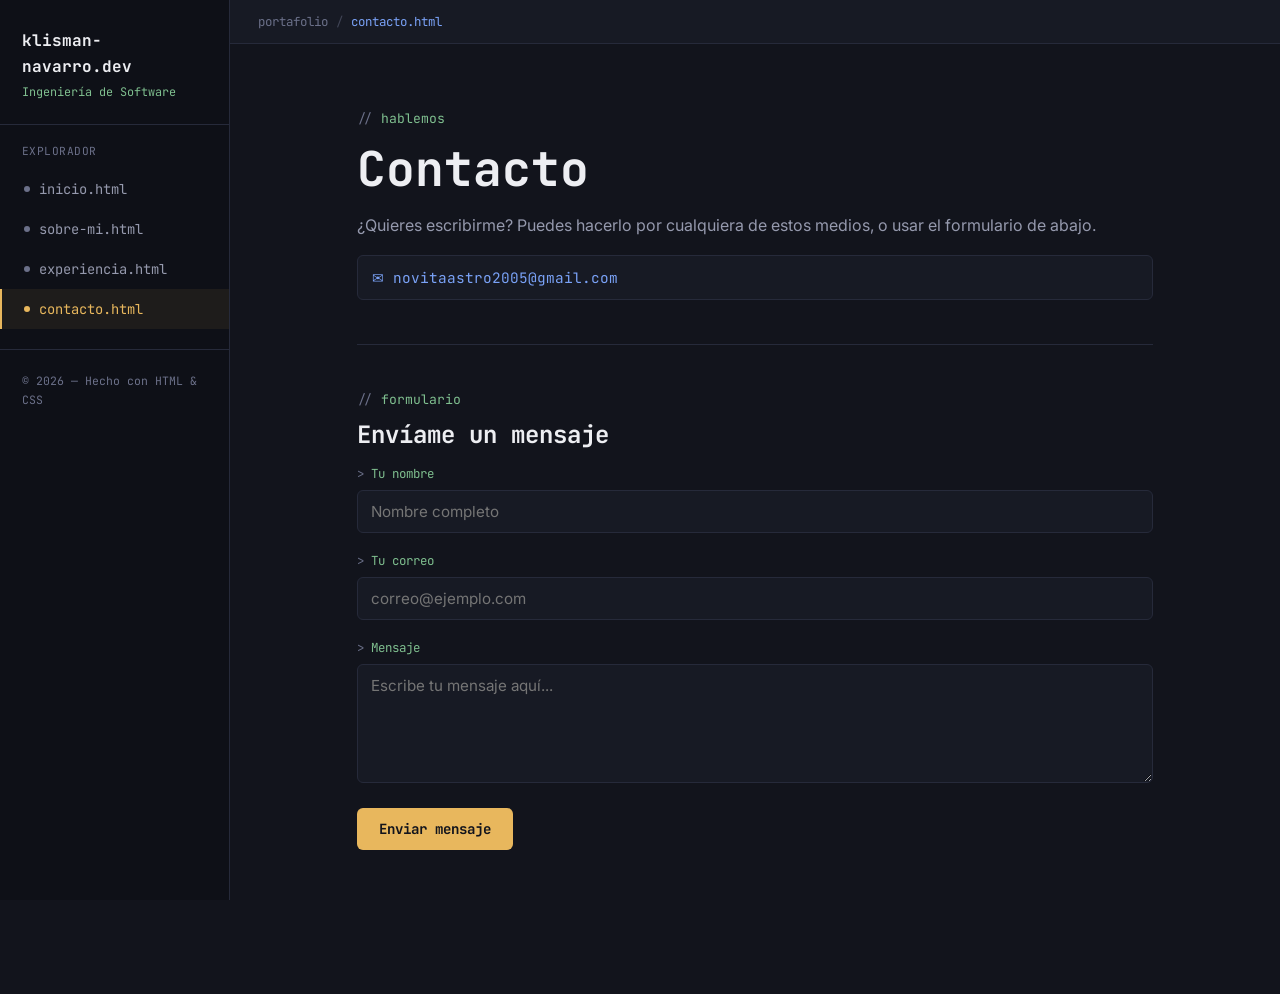
==== contacto.html @ 6d9e7ca8 "Add files via upload" ====
<!DOCTYPE html>
<html lang="es">
<head>
<meta charset="UTF-8">
<meta name="viewport" content="width=device-width, initial-scale=1.0">
<title>Contacto — Klisman Navarro</title>
<link rel="stylesheet" href="styles.css">
</head>
<body>

  <aside class="sidebar">
    <div class="sidebar__brand">
      <div class="sidebar__brand-name">klisman-navarro.dev</div>
      <div class="sidebar__brand-role">Ingeniería de Software</div>
    </div>
    <div class="sidebar__label">EXPLORADOR</div>
    <nav>
      <a href="index.html"><span class="dot"></span>inicio.html</a>
      <a href="sobre-mi.html"><span class="dot"></span>sobre-mi.html</a>
      <a href="experiencia.html"><span class="dot"></span>experiencia.html</a>
      <a href="contacto.html" class="active"><span class="dot"></span>contacto.html</a>
    </nav>
    <div class="sidebar__footer">© 2026 — Hecho con HTML &amp; CSS</div>
  </aside>

  <main class="main">
    <div class="topbar">portafolio <span class="sep">/</span> <span class="file">contacto.html</span></div>

    <div class="content">

      <section class="section" style="border-top:none; padding-top:0;">
        <p class="eyebrow">hablemos</p>
        <h1>Contacto</h1>
        <p>¿Quieres escribirme? Puedes hacerlo por cualquiera de estos medios, o usar el formulario de abajo.</p>

        <div class="contact-list">
          <a href="mailto:novitaastro2005@gmail.com">✉ novitaastro2005@gmail.com</a>
        </div>
      </section>

      <section class="section">
        <p class="eyebrow">formulario</p>
        <h2>Envíame un mensaje</h2>

        <!-- Este formulario SÍ envía mensajes reales a tu correo, usando el servicio gratuito FormSubmit.co -->
        <form action="https://formsubmit.co/novitaastro2005@gmail.com" method="POST">
          <input type="hidden" name="_subject" value="Nuevo mensaje desde tu hoja de vida web">
          <input type="hidden" name="_template" value="table">
          <input type="hidden" name="_next" value="contacto.html">
          <div class="form-row">
            <label for="nombre">Tu nombre</label>
            <input type="text" id="nombre" name="nombre" placeholder="Nombre completo" required>
          </div>
          <div class="form-row">
            <label for="correo">Tu correo</label>
            <input type="email" id="correo" name="correo" placeholder="correo@ejemplo.com" required>
          </div>
          <div class="form-row">
            <label for="mensaje">Mensaje</label>
            <textarea id="mensaje" name="mensaje" rows="5" placeholder="Escribe tu mensaje aquí..." required></textarea>
          </div>
          <button type="submit">Enviar mensaje</button>
        </form>
      </section>

    </div>
  </main>

</body>
</html>
---- styles.css ----
/* =========================================================
   Hoja de vida — tema inspirado en editor de código / terminal
   Paleta: navy-charcoal + acentos tipo syntax highlighting
   ========================================================= */

@import url('https://fonts.googleapis.com/css2?family=JetBrains+Mono:wght@400;500;700;800&family=Inter:wght@400;500;600&display=swap');

:root{
  --bg:        #12141c;
  --bg-panel:  #171a24;
  --bg-sidebar:#0e1017;
  --line:      #262a3a;
  --text:      #edeef2;
  --text-dim:  #9599ad;
  --comment:   #6b7089;
  --amber:     #e8b75d;
  --blue:      #7aa2f7;
  --green:     #7fbf8f;
  --coral:     #e07a5f;

  --mono: 'JetBrains Mono', Consolas, 'Courier New', monospace;
  --sans: 'Inter', -apple-system, Segoe UI, sans-serif;

  --radius: 8px;
}

*{ box-sizing: border-box; }

html{ scroll-behavior: smooth; }

body{
  margin:0;
  background: var(--bg);
  color: var(--text);
  font-family: var(--sans);
  line-height: 1.6;
  display:flex;
  min-height:100vh;
}

a{ color: inherit; text-decoration:none; }

::selection{ background: var(--amber); color:#12141c; }

/* ---------- Barra lateral tipo "explorador de archivos" ---------- */

.sidebar{
  width: 230px;
  flex-shrink:0;
  background: var(--bg-sidebar);
  border-right: 1px solid var(--line);
  padding: 28px 0;
  position: sticky;
  top:0;
  height:100vh;
  overflow-y:auto;
}

.sidebar__brand{
  padding: 0 22px 22px;
  border-bottom: 1px solid var(--line);
  margin-bottom: 18px;
}

.sidebar__brand-name{
  font-family: var(--mono);
  font-weight:700;
  font-size: 1rem;
  color: var(--text);
}

.sidebar__brand-role{
  font-family: var(--mono);
  font-size: .74rem;
  color: var(--green);
  margin-top:4px;
}

.sidebar__label{
  font-family: var(--mono);
  font-size: .7rem;
  color: var(--comment);
  padding: 0 22px;
  margin-bottom: 8px;
  letter-spacing:.04em;
}

.sidebar nav{ display:flex; flex-direction:column; }

.sidebar nav a{
  font-family: var(--mono);
  font-size: .86rem;
  color: var(--text-dim);
  padding: 9px 22px;
  border-left: 2px solid transparent;
  display:flex;
  align-items:center;
  gap:9px;
  transition: background .15s, color .15s, border-color .15s;
}

.sidebar nav a:hover{
  background: rgba(122,162,247,0.07);
  color: var(--text);
}

.sidebar nav a.active{
  color: var(--amber);
  border-left-color: var(--amber);
  background: rgba(232,183,93,0.07);
}

.sidebar nav a .dot{
  width:6px; height:6px; border-radius:50%;
  background: var(--comment);
  flex-shrink:0;
}
.sidebar nav a.active .dot{ background: var(--amber); }

.sidebar__footer{
  padding: 22px;
  margin-top: 20px;
  border-top: 1px solid var(--line);
  font-family: var(--mono);
  font-size: .72rem;
  color: var(--comment);
}

/* ---------- Contenido principal ---------- */

.main{
  flex:1;
  min-width:0;
}

.topbar{
  height:44px;
  border-bottom: 1px solid var(--line);
  display:flex;
  align-items:center;
  padding: 0 28px;
  font-family: var(--mono);
  font-size: .78rem;
  color: var(--comment);
  background: var(--bg-panel);
  position: sticky;
  top:0;
  z-index:5;
}

.topbar .sep{ margin: 0 8px; opacity:.5; }
.topbar .file{ color: var(--blue); }

.content{
  max-width: 860px;
  margin: 0 auto;
  padding: 64px 32px 100px;
}

/* ---------- Etiquetas tipo "comentario de código" ---------- */

.eyebrow{
  font-family: var(--mono);
  font-size: .82rem;
  color: var(--green);
  margin: 0 0 10px;
}
.eyebrow::before{ content: "// "; color: var(--comment); }

h1, h2, h3{
  font-family: var(--mono);
  font-weight: 700;
  line-height: 1.25;
  margin: 0 0 14px;
}

h1{ font-size: clamp(2rem, 4.2vw, 3rem); }
h2{ font-size: 1.5rem; color: var(--text); margin-top: 0; }
h3{ font-size: 1.05rem; color: var(--amber); }

p{ color: var(--text-dim); margin: 0 0 16px; }

.section{
  padding: 44px 0;
  border-bottom: 1px solid var(--line);
}
.section:last-child{ border-bottom:none; }

/* ---------- Hero / terminal ---------- */

.hero{
  display:grid;
  grid-template-columns: 1fr 240px;
  gap: 40px;
  align-items:center;
  padding-bottom: 44px;
  border-bottom: 1px solid var(--line);
}

.hero img.avatar{
  width: 100%;
  border-radius: var(--radius);
  border: 1px solid var(--line);
}

.terminal{
  background: var(--bg-panel);
  border: 1px solid var(--line);
  border-radius: var(--radius);
  overflow:hidden;
  margin-top: 22px;
}

.terminal__bar{
  display:flex;
  gap:7px;
  padding: 10px 14px;
  background: #1e2230;
  border-bottom: 1px solid var(--line);
}
.terminal__dot{ width:11px; height:11px; border-radius:50%; }
.terminal__dot.r{ background: var(--coral); }
.terminal__dot.y{ background: var(--amber); }
.terminal__dot.g{ background: var(--green); }

.terminal__body{
  padding: 18px 20px;
  font-family: var(--mono);
  font-size: .88rem;
}
.terminal__body .cmd{ color: var(--blue); }
.terminal__body .cmd::before{ content: "$ "; color: var(--comment); }
.terminal__body .out{ color: var(--text-dim); margin: 6px 0 14px; }
.terminal__body .key{ color: var(--amber); }
.terminal__body .str{ color: var(--green); }

/* ---------- Tarjetas / grid de habilidades ---------- */

.grid{
  display:grid;
  grid-template-columns: repeat(auto-fill, minmax(190px,1fr));
  gap: 14px;
  margin-top: 8px;
}

.card{
  background: var(--bg-panel);
  border: 1px solid var(--line);
  border-radius: var(--radius);
  padding: 16px 18px;
}

.card .tag{
  font-family: var(--mono);
  font-size: .72rem;
  color: var(--comment);
  margin-bottom: 6px;
}

.badges{ display:flex; flex-wrap:wrap; gap:8px; margin-top:10px; }
.badge{
  font-family: var(--mono);
  font-size: .74rem;
  padding: 4px 10px;
  border-radius: 5px;
  background: rgba(122,162,247,0.1);
  color: var(--blue);
  border: 1px solid rgba(122,162,247,0.25);
}

/* ---------- Timeline estilo "git log" ---------- */

.gitlog{ margin-top: 10px; }

.commit{
  display:grid;
  grid-template-columns: 96px 1fr;
  gap: 18px;
  padding: 18px 0;
  border-left: 2px solid var(--line);
  padding-left: 22px;
  margin-left: 6px;
  position:relative;
}

.commit::before{
  content:"";
  position:absolute;
  left:-7px; top: 24px;
  width:12px; height:12px;
  border-radius:50%;
  background: var(--bg);
  border: 2px solid var(--amber);
}

.commit__hash{
  font-family: var(--mono);
  font-size: .78rem;
  color: var(--coral);
  padding-top: 2px;
}

.commit__title{
  font-family: var(--mono);
  font-weight:700;
  font-size: 1rem;
  color: var(--text);
  margin-bottom: 4px;
}

.commit__meta{
  font-family: var(--mono);
  font-size: .76rem;
  color: var(--comment);
  margin-bottom: 8px;
}

/* ---------- Imagen de proyecto ---------- */

.shot{
  width:100%;
  border-radius: var(--radius);
  border: 1px solid var(--line);
  margin: 14px 0 4px;
}

/* ---------- Formulario de contacto ---------- */

.form-row{ margin-bottom: 18px; }

label{
  display:block;
  font-family: var(--mono);
  font-size: .78rem;
  color: var(--green);
  margin-bottom: 6px;
}
label::before{ content:"> "; color: var(--comment); }

input, textarea{
  width:100%;
  background: var(--bg-panel);
  border: 1px solid var(--line);
  border-radius: 6px;
  color: var(--text);
  font-family: var(--sans);
  font-size: .95rem;
  padding: 11px 13px;
}
input:focus, textarea:focus{
  outline: 2px solid var(--blue);
  outline-offset: 1px;
}

button{
  font-family: var(--mono);
  font-weight:700;
  font-size: .88rem;
  background: var(--amber);
  color: #12141c;
  border:none;
  border-radius: 6px;
  padding: 12px 22px;
  cursor:pointer;
  transition: transform .1s;
}
button:hover{ transform: translateY(-1px); }

.contact-list{ display:flex; flex-direction:column; gap: 10px; margin-top: 8px; }
.contact-list a{
  font-family: var(--mono);
  font-size: .9rem;
  color: var(--blue);
  padding: 10px 14px;
  background: var(--bg-panel);
  border: 1px solid var(--line);
  border-radius: 6px;
  transition: border-color .15s;
}
.contact-list a:hover{ border-color: var(--blue); }

/* ---------- Responsive ---------- */

@media (max-width: 780px){
  body{ flex-direction:column; }
  .sidebar{
    width:100%;
    height:auto;
    position:relative;
    padding: 18px 0;
  }
  .hero{ grid-template-columns: 1fr; }
  .hero img.avatar{ max-width: 180px; }
  .content{ padding: 40px 20px 70px; }
}

/* Respeta usuarios que prefieren menos movimiento */
@media (prefers-reduced-motion: reduce){
  html{ scroll-behavior:auto; }
  button:hover{ transform:none; }
}
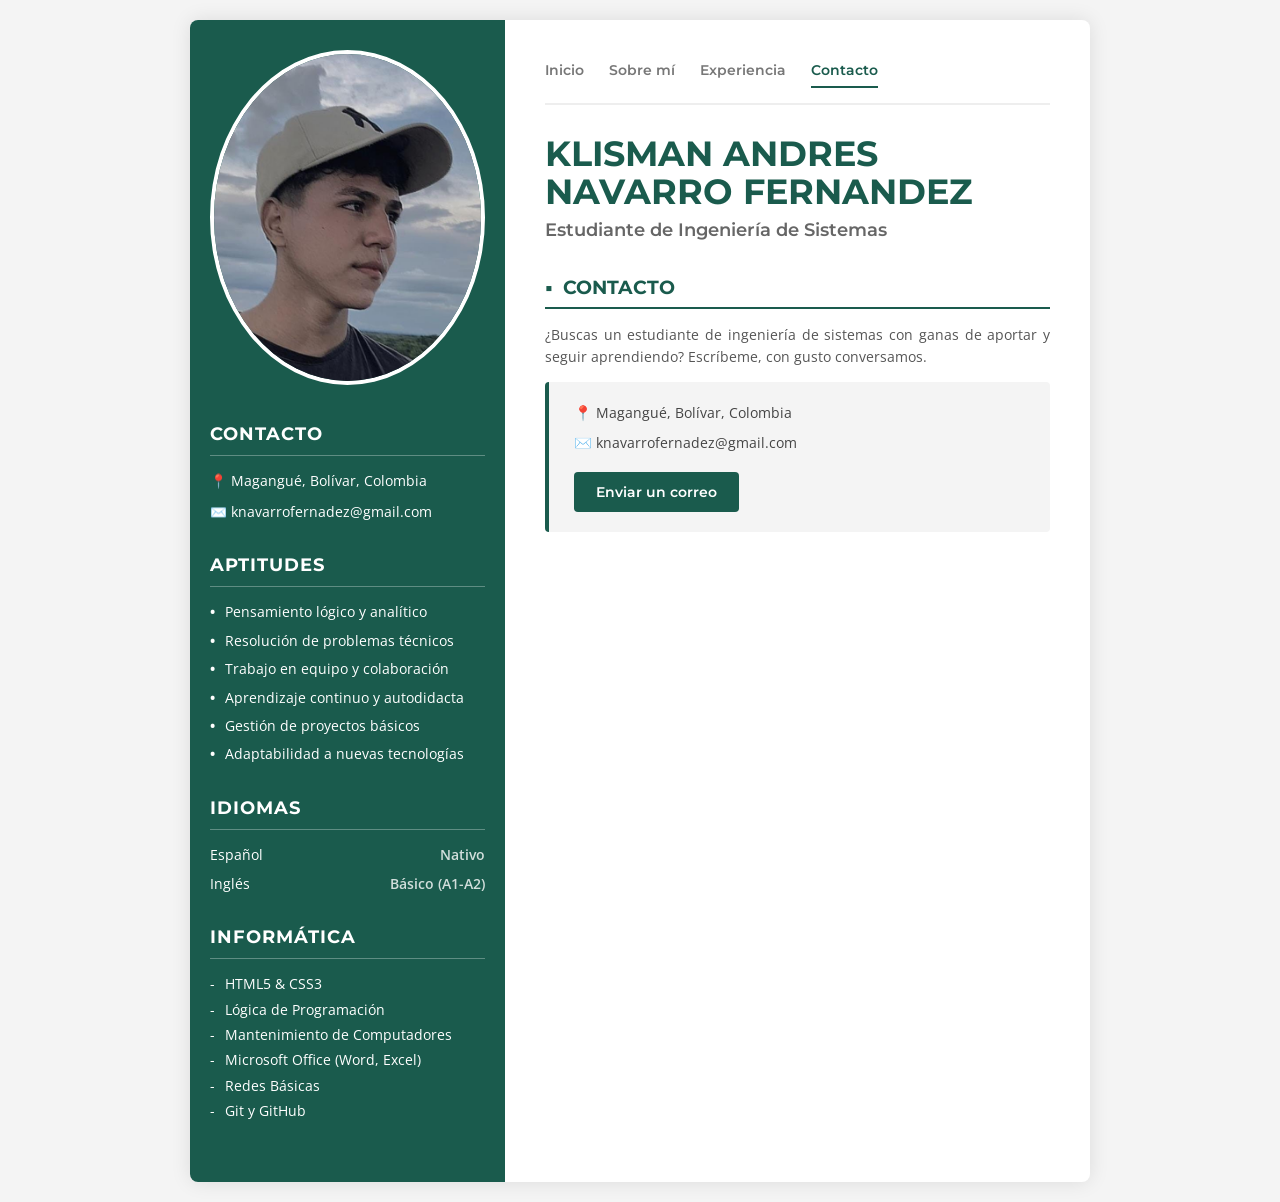
==== commit 72f6e071: "Add files via upload" ====
--- a/contacto.html
+++ b/contacto.html
@@ -1,70 +1,92 @@
 <!DOCTYPE html>
 <html lang="es">
 <head>
-<meta charset="UTF-8">
-<meta name="viewport" content="width=device-width, initial-scale=1.0">
-<title>Contacto — Klisman Navarro</title>
-<link rel="stylesheet" href="styles.css">
+    <meta charset="UTF-8">
+    <meta name="viewport" content="width=device-width, initial-scale=1.0">
+    <title>Contacto - Klisman Andres Navarro Fernandez</title>
+    <link href="https://fonts.googleapis.com/css2?family=Montserrat:wght@400;600;700&family=Open+Sans:wght@400;600&display=swap" rel="stylesheet">
+    <link rel="stylesheet" href="estilos.css">
 </head>
 <body>
 
-  <aside class="sidebar">
-    <div class="sidebar__brand">
-      <div class="sidebar__brand-name">klisman-navarro.dev</div>
-      <div class="sidebar__brand-role">Ingeniería de Software</div>
+    <div class="cv-container">
+        <!-- COLUMNA IZQUIERDA (Barra lateral) -->
+        <aside class="sidebar">
+            <div class="profile-pic">
+                <img src="imagen/tu-foto.jpg" alt="Klisman Navarro">
+            </div>
+
+            <div class="section">
+                <h3>CONTACTO</h3>
+                <ul class="contact-list">
+                    <li>📍 Magangué, Bolívar, Colombia</li>
+                    <li>✉️ knavarrofernadez@gmail.com</li>
+                </ul>
+            </div>
+
+            <div class="section">
+                <h3>APTITUDES</h3>
+                <ul class="skills-list">
+                    <li>Pensamiento lógico y analítico</li>
+                    <li>Resolución de problemas técnicos</li>
+                    <li>Trabajo en equipo y colaboración</li>
+                    <li>Aprendizaje continuo y autodidacta</li>
+                    <li>Gestión de proyectos básicos</li>
+                    <li>Adaptabilidad a nuevas tecnologías</li>
+                </ul>
+            </div>
+
+            <div class="section">
+                <h3>IDIOMAS</h3>
+                <div class="language">
+                    <span>Español</span>
+                    <span class="level">Nativo</span>
+                </div>
+                <div class="language">
+                    <span>Inglés</span>
+                    <span class="level">Básico (A1-A2)</span>
+                </div>
+            </div>
+
+            <div class="section">
+                <h3>INFORMÁTICA</h3>
+                <ul class="software-list">
+                    <li>HTML5 & CSS3</li>
+                    <li>Lógica de Programación</li>
+                    <li>Mantenimiento de Computadores</li>
+                    <li>Microsoft Office (Word, Excel)</li>
+                    <li>Redes Básicas</li>
+                    <li>Git y GitHub</li>
+                </ul>
+            </div>
+        </aside>
+
+        <!-- COLUMNA DERECHA (Contenido principal) -->
+        <main class="main-content">
+            <nav class="navbar">
+                <a href="index.html">Inicio</a>
+                <a href="sobre-mi.html">Sobre mí</a>
+                <a href="experiencia.html">Experiencia</a>
+                <a href="contacto.html" class="active">Contacto</a>
+            </nav>
+
+            <header>
+                <h1>Klisman Andres<br>Navarro Fernandez</h1>
+                <h2 class="subtitle">Estudiante de Ingeniería de Sistemas</h2>
+            </header>
+
+            <section class="section-main">
+                <h2>CONTACTO</h2>
+                <p>¿Buscas un estudiante de ingeniería de sistemas con ganas de aportar y seguir aprendiendo? Escríbeme, con gusto conversamos.</p>
+
+                <div class="contact-cta">
+                    <p>📍 Magangué, Bolívar, Colombia</p>
+                    <p>✉️ knavarrofernadez@gmail.com</p>
+                    <a href="mailto:knavarrofernadez@gmail.com" class="email-button">Enviar un correo</a>
+                </div>
+            </section>
+        </main>
     </div>
-    <div class="sidebar__label">EXPLORADOR</div>
-    <nav>
-      <a href="index.html"><span class="dot"></span>inicio.html</a>
-      <a href="sobre-mi.html"><span class="dot"></span>sobre-mi.html</a>
-      <a href="experiencia.html"><span class="dot"></span>experiencia.html</a>
-      <a href="contacto.html" class="active"><span class="dot"></span>contacto.html</a>
-    </nav>
-    <div class="sidebar__footer">© 2026 — Hecho con HTML &amp; CSS</div>
-  </aside>
-
-  <main class="main">
-    <div class="topbar">portafolio <span class="sep">/</span> <span class="file">contacto.html</span></div>
-
-    <div class="content">
-
-      <section class="section" style="border-top:none; padding-top:0;">
-        <p class="eyebrow">hablemos</p>
-        <h1>Contacto</h1>
-        <p>¿Quieres escribirme? Puedes hacerlo por cualquiera de estos medios, o usar el formulario de abajo.</p>
-
-        <div class="contact-list">
-          <a href="mailto:novitaastro2005@gmail.com">✉ novitaastro2005@gmail.com</a>
-        </div>
-      </section>
-
-      <section class="section">
-        <p class="eyebrow">formulario</p>
-        <h2>Envíame un mensaje</h2>
-
-        <!-- Este formulario SÍ envía mensajes reales a tu correo, usando el servicio gratuito FormSubmit.co -->
-        <form action="https://formsubmit.co/novitaastro2005@gmail.com" method="POST">
-          <input type="hidden" name="_subject" value="Nuevo mensaje desde tu hoja de vida web">
-          <input type="hidden" name="_template" value="table">
-          <input type="hidden" name="_next" value="contacto.html">
-          <div class="form-row">
-            <label for="nombre">Tu nombre</label>
-            <input type="text" id="nombre" name="nombre" placeholder="Nombre completo" required>
-          </div>
-          <div class="form-row">
-            <label for="correo">Tu correo</label>
-            <input type="email" id="correo" name="correo" placeholder="correo@ejemplo.com" required>
-          </div>
-          <div class="form-row">
-            <label for="mensaje">Mensaje</label>
-            <textarea id="mensaje" name="mensaje" rows="5" placeholder="Escribe tu mensaje aquí..." required></textarea>
-          </div>
-          <button type="submit">Enviar mensaje</button>
-        </form>
-      </section>
-
-    </div>
-  </main>
 
 </body>
 </html>
--- a/estilos.css
+++ b/estilos.css
@@ -0,0 +1,265 @@
+/* Reset básico */
+* {
+    margin: 0;
+    padding: 0;
+    box-sizing: border-box;
+}
+
+body {
+    font-family: 'Open Sans', sans-serif;
+    background-color: #f4f4f4;
+    color: #333;
+    line-height: 1.5;
+    display: flex;
+    justify-content: center;
+    padding: 20px;
+}
+
+/* Contenedor principal del CV */
+.cv-container {
+    display: flex;
+    max-width: 900px;
+    width: 100%;
+    background-color: #fff;
+    box-shadow: 0 0 20px rgba(0,0,0,0.1);
+    border-radius: 8px;
+    overflow: hidden;
+}
+
+/* --- COLUMNA IZQUIERDA (Barra lateral) --- */
+.sidebar {
+    width: 35%;
+    background-color: #1a5b4d; /* Verde oscuro elegante */
+    color: #fff;
+    padding: 30px 20px;
+}
+
+.profile-pic img {
+    width: 100%;
+    border-radius: 50%;
+    border: 4px solid #fff;
+    margin-bottom: 30px;
+    background-color: #ccc; /* Fondo gris mientras pones tu foto */
+    min-height: 150px;
+}
+
+.sidebar .section {
+    margin-bottom: 30px;
+}
+
+.sidebar h3 {
+    font-family: 'Montserrat', sans-serif;
+    font-size: 1.1rem;
+    letter-spacing: 1px;
+    border-bottom: 1px solid rgba(255,255,255,0.3);
+    padding-bottom: 8px;
+    margin-bottom: 15px;
+    text-transform: uppercase;
+}
+
+.contact-list, .skills-list, .software-list {
+    list-style: none;
+    font-size: 0.85rem;
+}
+
+.contact-list li {
+    margin-bottom: 10px;
+    display: flex;
+    align-items: flex-start;
+    gap: 8px;
+    word-break: break-word;
+}
+
+.skills-list li {
+    margin-bottom: 8px;
+    position: relative;
+    padding-left: 15px;
+}
+
+.skills-list li::before {
+    content: "•";
+    position: absolute;
+    left: 0;
+    color: #fff;
+    font-weight: bold;
+}
+
+/* Idiomas */
+.language {
+    display: flex;
+    justify-content: space-between;
+    font-size: 0.85rem;
+    margin-bottom: 8px;
+}
+
+.language .level {
+    font-weight: 600;
+    opacity: 0.8;
+}
+
+/* Software */
+.software-list li {
+    margin-bottom: 5px;
+    position: relative;
+    padding-left: 15px;
+}
+.software-list li::before {
+    content: "-";
+    position: absolute;
+    left: 0;
+    color: #fff;
+}
+
+/* --- COLUMNA DERECHA (Contenido principal) --- */
+.main-content {
+    width: 65%;
+    padding: 40px;
+}
+
+/* --- MENÚ DE NAVEGACIÓN --- */
+.navbar {
+    display: flex;
+    flex-wrap: wrap;
+    gap: 25px;
+    margin-bottom: 30px;
+    padding-bottom: 15px;
+    border-bottom: 2px solid #eee;
+}
+
+.navbar a {
+    font-family: 'Montserrat', sans-serif;
+    font-size: 0.9rem;
+    font-weight: 600;
+    color: #777;
+    text-decoration: none;
+    padding-bottom: 4px;
+    border-bottom: 2px solid transparent;
+    transition: color 0.2s ease, border-color 0.2s ease;
+}
+
+.navbar a:hover {
+    color: #1a5b4d;
+}
+
+.navbar a.active {
+    color: #1a5b4d;
+    border-bottom-color: #1a5b4d;
+}
+
+header h1 {
+    font-family: 'Montserrat', sans-serif;
+    font-size: 2.2rem;
+    color: #1a5b4d;
+    line-height: 1.1;
+    margin-bottom: 5px;
+    text-transform: uppercase;
+}
+
+header .subtitle {
+    font-family: 'Montserrat', sans-serif;
+    font-size: 1.1rem;
+    color: #666;
+    margin-bottom: 30px;
+    font-weight: 600;
+}
+
+.section-main {
+    margin-bottom: 30px;
+}
+
+.section-main h2 {
+    font-family: 'Montserrat', sans-serif;
+    font-size: 1.2rem;
+    color: #1a5b4d;
+    border-bottom: 2px solid #1a5b4d;
+    padding-bottom: 5px;
+    margin-bottom: 15px;
+    text-transform: uppercase;
+    display: flex;
+    align-items: center;
+    gap: 10px;
+}
+
+.section-main h2::before {
+    content: "■";
+    font-size: 0.8rem;
+}
+
+.section-main p {
+    font-size: 0.9rem;
+    text-align: justify;
+    color: #555;
+}
+
+/* Experiencia Laboral y Educación */
+.job, .education {
+    margin-bottom: 20px;
+}
+
+.job h4, .education h4 {
+    font-size: 1rem;
+    color: #222;
+    margin-bottom: 2px;
+}
+
+.job p {
+    margin-top: 6px;
+}
+
+.education span {
+    font-size: 0.85rem;
+    color: #666;
+    display: block;
+}
+
+/* --- Página de contacto --- */
+.contact-cta {
+    background-color: #f4f4f4;
+    border-left: 4px solid #1a5b4d;
+    padding: 20px 25px;
+    border-radius: 4px;
+    margin-top: 15px;
+}
+
+.contact-cta p {
+    font-size: 0.9rem;
+    color: #444;
+    margin-bottom: 8px;
+}
+
+.contact-cta .email-button {
+    display: inline-block;
+    margin-top: 10px;
+    background-color: #1a5b4d;
+    color: #fff;
+    padding: 10px 22px;
+    border-radius: 4px;
+    text-decoration: none;
+    font-family: 'Montserrat', sans-serif;
+    font-weight: 600;
+    font-size: 0.85rem;
+    transition: background-color 0.2s ease;
+}
+
+.contact-cta .email-button:hover {
+    background-color: #124237;
+}
+
+/* --- DISEÑO RESPONSIVE (Para celulares) --- */
+@media (max-width: 768px) {
+    .cv-container {
+        flex-direction: column;
+    }
+
+    .sidebar, .main-content {
+        width: 100%;
+    }
+
+    header h1 {
+        font-size: 1.8rem;
+    }
+
+    .navbar {
+        gap: 15px;
+    }
+}
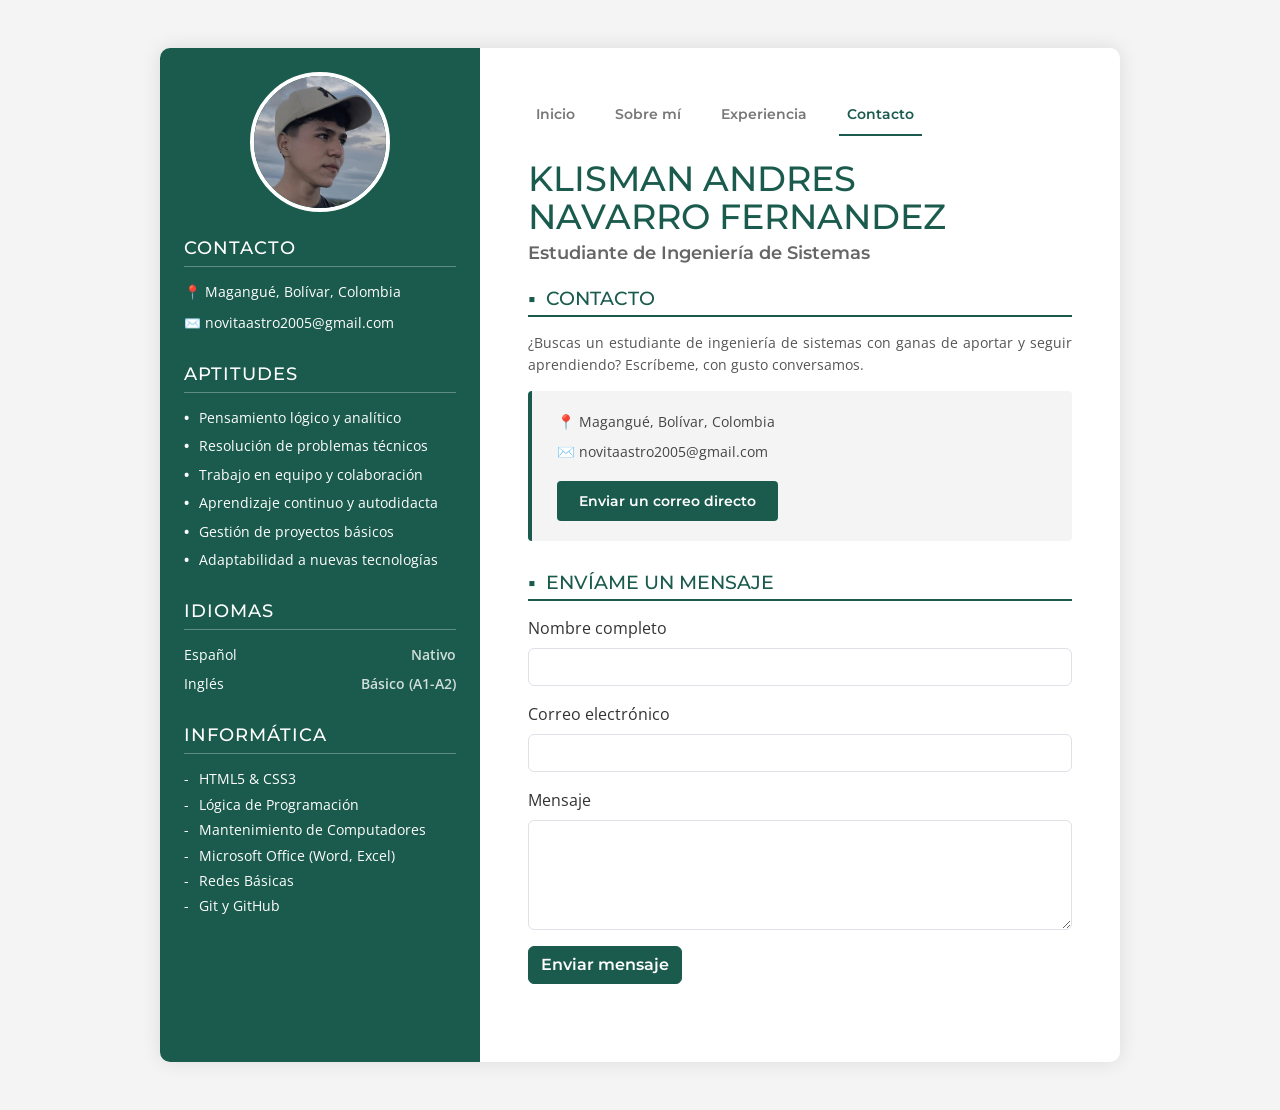
==== commit 98a9eba4: "Add files via upload" ====
--- a/contacto.html
+++ b/contacto.html
@@ -5,88 +5,136 @@
     <meta name="viewport" content="width=device-width, initial-scale=1.0">
     <title>Contacto - Klisman Andres Navarro Fernandez</title>
     <link href="https://fonts.googleapis.com/css2?family=Montserrat:wght@400;600;700&family=Open+Sans:wght@400;600&display=swap" rel="stylesheet">
+    <link href="https://cdn.jsdelivr.net/npm/bootstrap@5.3.0/dist/css/bootstrap.min.css" rel="stylesheet">
     <link rel="stylesheet" href="estilos.css">
 </head>
 <body>
 
-    <div class="cv-container">
-        <!-- COLUMNA IZQUIERDA (Barra lateral) -->
-        <aside class="sidebar">
-            <div class="profile-pic">
-                <img src="imagen/tu-foto.jpg" alt="Klisman Navarro">
-            </div>
+<div class="container my-4 my-md-5">
+    <div class="cv-shadow mx-auto" style="max-width: 960px;">
+        <div class="row g-0">
 
-            <div class="section">
-                <h3>CONTACTO</h3>
-                <ul class="contact-list">
-                    <li>📍 Magangué, Bolívar, Colombia</li>
-                    <li>✉️ knavarrofernadez@gmail.com</li>
-                </ul>
-            </div>
+            <!-- COLUMNA IZQUIERDA (Barra lateral) -->
+            <aside class="col-12 col-md-4 sidebar p-4">
+                <div class="profile-pic">
+                    <img src="imagen/tu-foto.jpg" alt="Klisman Navarro">
+                </div>
 
-            <div class="section">
-                <h3>APTITUDES</h3>
-                <ul class="skills-list">
-                    <li>Pensamiento lógico y analítico</li>
-                    <li>Resolución de problemas técnicos</li>
-                    <li>Trabajo en equipo y colaboración</li>
-                    <li>Aprendizaje continuo y autodidacta</li>
-                    <li>Gestión de proyectos básicos</li>
-                    <li>Adaptabilidad a nuevas tecnologías</li>
-                </ul>
-            </div>
+                <div class="section">
+                    <h3>CONTACTO</h3>
+                    <ul class="contact-list">
+                        <li>📍 Magangué, Bolívar, Colombia</li>
+                        <li>✉️ novitaastro2005@gmail.com</li>
+                    </ul>
+                </div>
 
-            <div class="section">
-                <h3>IDIOMAS</h3>
-                <div class="language">
-                    <span>Español</span>
-                    <span class="level">Nativo</span>
+                <div class="section">
+                    <h3>APTITUDES</h3>
+                    <ul class="skills-list">
+                        <li>Pensamiento lógico y analítico</li>
+                        <li>Resolución de problemas técnicos</li>
+                        <li>Trabajo en equipo y colaboración</li>
+                        <li>Aprendizaje continuo y autodidacta</li>
+                        <li>Gestión de proyectos básicos</li>
+                        <li>Adaptabilidad a nuevas tecnologías</li>
+                    </ul>
                 </div>
-                <div class="language">
-                    <span>Inglés</span>
-                    <span class="level">Básico (A1-A2)</span>
+
+                <div class="section">
+                    <h3>IDIOMAS</h3>
+                    <div class="language">
+                        <span>Español</span>
+                        <span class="level">Nativo</span>
+                    </div>
+                    <div class="language">
+                        <span>Inglés</span>
+                        <span class="level">Básico (A1-A2)</span>
+                    </div>
                 </div>
-            </div>
 
-            <div class="section">
-                <h3>INFORMÁTICA</h3>
-                <ul class="software-list">
-                    <li>HTML5 & CSS3</li>
-                    <li>Lógica de Programación</li>
-                    <li>Mantenimiento de Computadores</li>
-                    <li>Microsoft Office (Word, Excel)</li>
-                    <li>Redes Básicas</li>
-                    <li>Git y GitHub</li>
-                </ul>
-            </div>
-        </aside>
+                <div class="section">
+                    <h3>INFORMÁTICA</h3>
+                    <ul class="software-list">
+                        <li>HTML5 & CSS3</li>
+                        <li>Lógica de Programación</li>
+                        <li>Mantenimiento de Computadores</li>
+                        <li>Microsoft Office (Word, Excel)</li>
+                        <li>Redes Básicas</li>
+                        <li>Git y GitHub</li>
+                    </ul>
+                </div>
+            </aside>
 
-        <!-- COLUMNA DERECHA (Contenido principal) -->
-        <main class="main-content">
-            <nav class="navbar">
-                <a href="index.html">Inicio</a>
-                <a href="sobre-mi.html">Sobre mí</a>
-                <a href="experiencia.html">Experiencia</a>
-                <a href="contacto.html" class="active">Contacto</a>
-            </nav>
+            <!-- COLUMNA DERECHA (Contenido principal) -->
+            <main class="col-12 col-md-8 main-content p-4 p-md-5">
 
-            <header>
-                <h1>Klisman Andres<br>Navarro Fernandez</h1>
-                <h2 class="subtitle">Estudiante de Ingeniería de Sistemas</h2>
-            </header>
+                <nav class="navbar navbar-expand-md cv-navbar p-0 mb-4">
+                    <button class="navbar-toggler ms-auto" type="button" data-bs-toggle="collapse" data-bs-target="#navMenu" aria-controls="navMenu" aria-expanded="false" aria-label="Abrir menú">
+                        <span class="navbar-toggler-icon"></span>
+                    </button>
+                    <div class="collapse navbar-collapse" id="navMenu">
+                        <ul class="navbar-nav gap-md-4">
+                            <li class="nav-item"><a class="nav-link" href="index.html">Inicio</a></li>
+                            <li class="nav-item"><a class="nav-link" href="sobre-mi.html">Sobre mí</a></li>
+                            <li class="nav-item"><a class="nav-link" href="experiencia.html">Experiencia</a></li>
+                            <li class="nav-item"><a class="nav-link active" href="contacto.html">Contacto</a></li>
+                        </ul>
+                    </div>
+                </nav>
 
-            <section class="section-main">
-                <h2>CONTACTO</h2>
-                <p>¿Buscas un estudiante de ingeniería de sistemas con ganas de aportar y seguir aprendiendo? Escríbeme, con gusto conversamos.</p>
+                <header class="mb-4">
+                    <h1>Klisman Andres<br>Navarro Fernandez</h1>
+                    <h2 class="subtitle">Estudiante de Ingeniería de Sistemas</h2>
+                </header>
 
-                <div class="contact-cta">
-                    <p>📍 Magangué, Bolívar, Colombia</p>
-                    <p>✉️ knavarrofernadez@gmail.com</p>
-                    <a href="mailto:knavarrofernadez@gmail.com" class="email-button">Enviar un correo</a>
-                </div>
-            </section>
-        </main>
+                <section class="section-main">
+                    <h2>CONTACTO</h2>
+                    <p>¿Buscas un estudiante de ingeniería de sistemas con ganas de aportar y seguir aprendiendo? Escríbeme, con gusto conversamos.</p>
+
+                    <div class="contact-cta">
+                        <p>📍 Magangué, Bolívar, Colombia</p>
+                        <p>✉️ novitaastro2005@gmail.com</p>
+                        <a href="mailto:novitaastro2005@gmail.com" class="email-button">Enviar un correo directo</a>
+                    </div>
+                </section>
+
+                <section class="section-main">
+                    <h2>ENVÍAME UN MENSAJE</h2>
+
+                    <form id="contactForm" class="needs-validation" novalidate>
+                        <div class="mb-3">
+                            <label for="nombre" class="form-label">Nombre completo</label>
+                            <input type="text" class="form-control" id="nombre" name="nombre" required minlength="3">
+                            <div class="invalid-feedback">Escribe tu nombre completo (mínimo 3 letras).</div>
+                        </div>
+
+                        <div class="mb-3">
+                            <label for="correo" class="form-label">Correo electrónico</label>
+                            <input type="email" class="form-control" id="correo" name="correo" required>
+                            <div class="invalid-feedback">Ingresa un correo electrónico válido.</div>
+                        </div>
+
+                        <div class="mb-3">
+                            <label for="mensaje" class="form-label">Mensaje</label>
+                            <textarea class="form-control" id="mensaje" name="mensaje" rows="4" required minlength="10"></textarea>
+                            <div class="invalid-feedback">Escribe un mensaje de al menos 10 caracteres.</div>
+                        </div>
+
+                        <button type="submit" class="btn btn-cv">Enviar mensaje</button>
+
+                        <div id="formSuccess" class="alert alert-success mt-3 d-none" role="alert">
+                            ¡Gracias! Tu mensaje pasó todas las validaciones correctamente.
+                        </div>
+                    </form>
+                </section>
+
+            </main>
+        </div>
     </div>
+</div>
 
+<script src="https://code.jquery.com/jquery-3.7.1.min.js"></script>
+<script src="https://cdn.jsdelivr.net/npm/bootstrap@5.3.0/dist/js/bootstrap.bundle.min.js"></script>
+<script src="script.js"></script>
 </body>
 </html>
--- a/estilos.css
+++ b/estilos.css
@@ -1,46 +1,37 @@
-/* Reset básico */
-* {
-    margin: 0;
-    padding: 0;
-    box-sizing: border-box;
-}
-
+/* Reset y ajustes base */
 body {
     font-family: 'Open Sans', sans-serif;
     background-color: #f4f4f4;
     color: #333;
     line-height: 1.5;
-    display: flex;
-    justify-content: center;
-    padding: 20px;
 }
 
 /* Contenedor principal del CV */
-.cv-container {
-    display: flex;
-    max-width: 900px;
-    width: 100%;
+.cv-shadow {
     background-color: #fff;
     box-shadow: 0 0 20px rgba(0,0,0,0.1);
-    border-radius: 8px;
+    border-radius: 10px;
     overflow: hidden;
 }
 
-/* --- COLUMNA IZQUIERDA (Barra lateral) --- */
+/* --- BARRA LATERAL --- */
 .sidebar {
-    width: 35%;
     background-color: #1a5b4d; /* Verde oscuro elegante */
     color: #fff;
-    padding: 30px 20px;
+}
+
+.profile-pic {
+    text-align: center;
+    margin-bottom: 25px;
 }
 
 .profile-pic img {
-    width: 100%;
+    width: 140px;
+    height: 140px;
+    object-fit: cover;
     border-radius: 50%;
     border: 4px solid #fff;
-    margin-bottom: 30px;
-    background-color: #ccc; /* Fondo gris mientras pones tu foto */
-    min-height: 150px;
+    background-color: #ccc;
 }
 
 .sidebar .section {
@@ -60,6 +51,7 @@
 .contact-list, .skills-list, .software-list {
     list-style: none;
     font-size: 0.85rem;
+    padding-left: 0;
 }
 
 .contact-list li {
@@ -84,7 +76,6 @@
     font-weight: bold;
 }
 
-/* Idiomas */
 .language {
     display: flex;
     justify-content: space-between;
@@ -97,7 +88,6 @@
     opacity: 0.8;
 }
 
-/* Software */
 .software-list li {
     margin-bottom: 5px;
     position: relative;
@@ -110,42 +100,26 @@
     color: #fff;
 }
 
-/* --- COLUMNA DERECHA (Contenido principal) --- */
-.main-content {
-    width: 65%;
-    padding: 40px;
-}
-
-/* --- MENÚ DE NAVEGACIÓN --- */
-.navbar {
-    display: flex;
-    flex-wrap: wrap;
-    gap: 25px;
-    margin-bottom: 30px;
-    padding-bottom: 15px;
-    border-bottom: 2px solid #eee;
-}
-
-.navbar a {
+/* --- MENÚ DE NAVEGACIÓN (Bootstrap navbar personalizada) --- */
+.cv-navbar .nav-link {
     font-family: 'Montserrat', sans-serif;
     font-size: 0.9rem;
     font-weight: 600;
     color: #777;
-    text-decoration: none;
-    padding-bottom: 4px;
     border-bottom: 2px solid transparent;
     transition: color 0.2s ease, border-color 0.2s ease;
 }
 
-.navbar a:hover {
-    color: #1a5b4d;
-}
-
-.navbar a.active {
+.cv-navbar .nav-link:hover {
+    color: #1a5b4d;
+}
+
+.cv-navbar .nav-link.active {
     color: #1a5b4d;
     border-bottom-color: #1a5b4d;
 }
 
+/* --- CONTENIDO PRINCIPAL --- */
 header h1 {
     font-family: 'Montserrat', sans-serif;
     font-size: 2.2rem;
@@ -159,7 +133,6 @@
     font-family: 'Montserrat', sans-serif;
     font-size: 1.1rem;
     color: #666;
-    margin-bottom: 30px;
     font-weight: 600;
 }
 
@@ -191,9 +164,12 @@
     color: #555;
 }
 
-/* Experiencia Laboral y Educación */
 .job, .education {
     margin-bottom: 20px;
+    transition: box-shadow 0.2s ease, transform 0.2s ease;
+    border-radius: 6px;
+    padding: 8px 10px;
+    margin-left: -10px;
 }
 
 .job h4, .education h4 {
@@ -218,7 +194,7 @@
     border-left: 4px solid #1a5b4d;
     padding: 20px 25px;
     border-radius: 4px;
-    margin-top: 15px;
+    margin-bottom: 25px;
 }
 
 .contact-cta p {
@@ -243,23 +219,31 @@
 
 .contact-cta .email-button:hover {
     background-color: #124237;
-}
-
-/* --- DISEÑO RESPONSIVE (Para celulares) --- */
-@media (max-width: 768px) {
-    .cv-container {
-        flex-direction: column;
+    color: #fff;
+}
+
+.btn-cv {
+    background-color: #1a5b4d;
+    border-color: #1a5b4d;
+    color: #fff;
+    font-family: 'Montserrat', sans-serif;
+    font-weight: 600;
+}
+
+.btn-cv:hover {
+    background-color: #124237;
+    border-color: #124237;
+    color: #fff;
+}
+
+.form-control:focus {
+    border-color: #1a5b4d;
+    box-shadow: 0 0 0 0.2rem rgba(26, 91, 77, 0.25);
+}
+
+/* --- Ajustes responsive extra --- */
+@media (max-width: 767.98px) {
+    header h1 {
+        font-size: 1.7rem;
     }
-
-    .sidebar, .main-content {
-        width: 100%;
-    }
-
-    header h1 {
-        font-size: 1.8rem;
-    }
-
-    .navbar {
-        gap: 15px;
-    }
-}
+}
